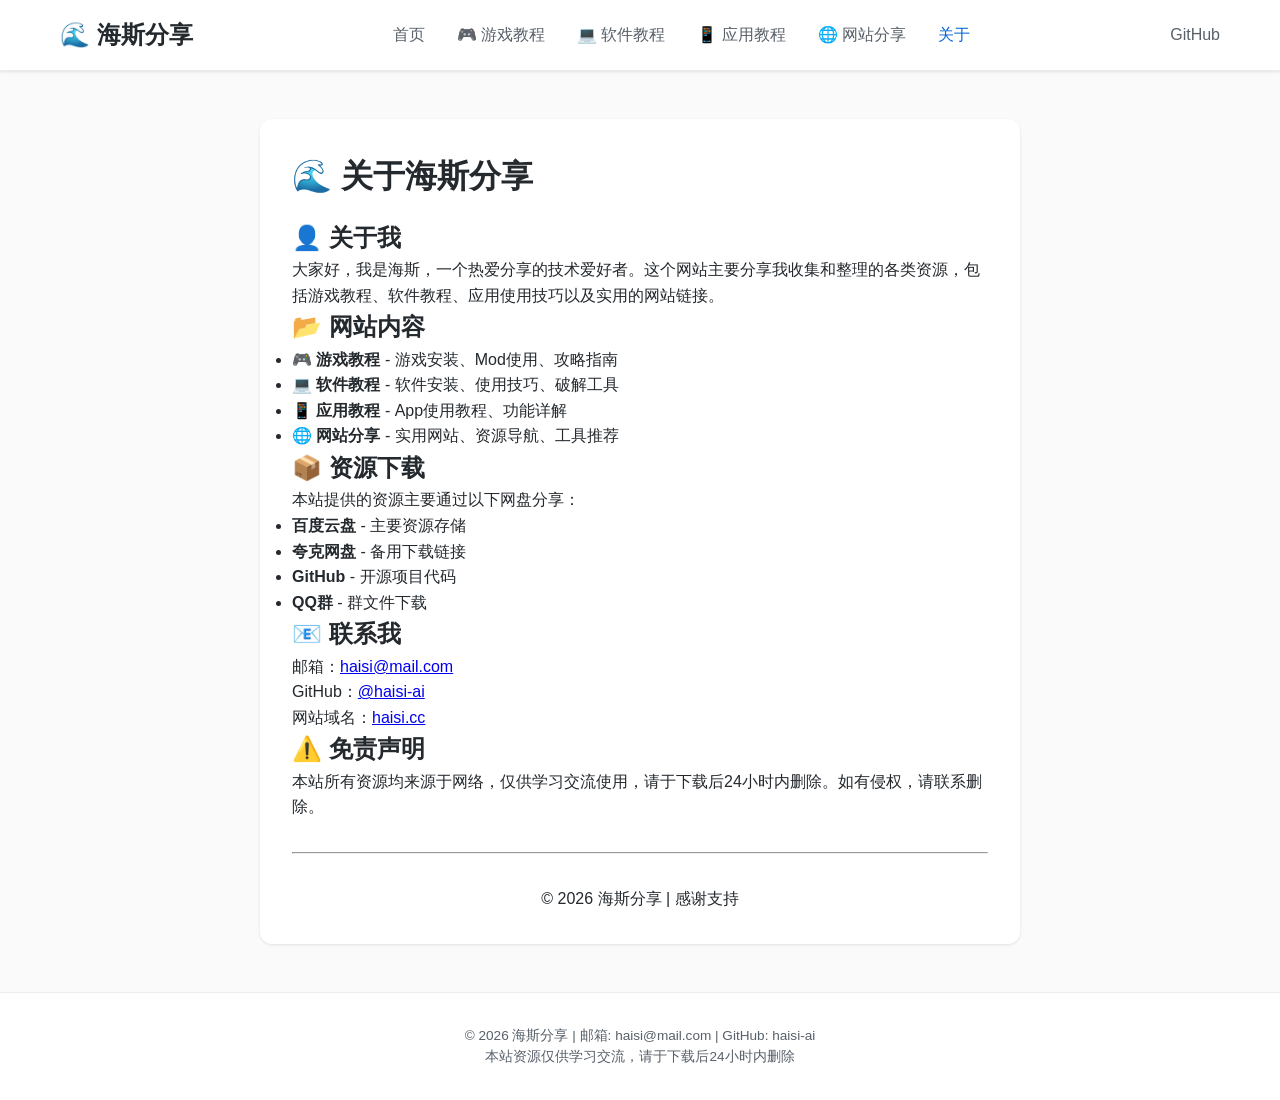
==== about.html @ ddcb8b70 "Create about.html" ====
<!DOCTYPE html>
<html lang="zh-CN">
<head>
    <meta charset="UTF-8">
    <meta name="viewport" content="width=device-width, initial-scale=1.0">
    <title>关于 - 海斯分享</title>
    <link rel="stylesheet" href="/css/style.css">
</head>
<body>
    <header class="header">
        <div class="nav-container">
            <div class="logo">
                <h1><a href="/">🌊 海斯分享</a></h1>
            </div>
            <ul class="nav-menu">
                <li><a href="/index.html">首页</a></li>
                <li><a href="/category.html?cat=game">🎮 游戏教程</a></li>
                <li><a href="/category.html?cat=software">💻 软件教程</a></li>
                <li><a href="/category.html?cat=app">📱 应用教程</a></li>
                <li><a href="/category.html?cat=website">🌐 网站分享</a></li>
                <li><a href="/about.html" class="active">关于</a></li>
            </ul>
            <div class="user-info">
                <a href="https://github.com/haisi-ai" target="_blank" class="github-link">GitHub</a>
            </div>
        </div>
    </header>

    <main class="container" style="max-width: 800px; margin: 3rem auto;">
        <div style="background-color: var(--bg-white); border-radius: 12px; padding: 2rem; box-shadow: var(--shadow);">
            <h1 style="margin-bottom: 1rem;">🌊 关于海斯分享</h1>
            
            <h2>👤 关于我</h2>
            <p>大家好，我是海斯，一个热爱分享的技术爱好者。这个网站主要分享我收集和整理的各类资源，包括游戏教程、软件教程、应用使用技巧以及实用的网站链接。</p>
            
            <h2>📂 网站内容</h2>
            <ul>
                <li>🎮 <strong>游戏教程</strong> - 游戏安装、Mod使用、攻略指南</li>
                <li>💻 <strong>软件教程</strong> - 软件安装、使用技巧、破解工具</li>
                <li>📱 <strong>应用教程</strong> - App使用教程、功能详解</li>
                <li>🌐 <strong>网站分享</strong> - 实用网站、资源导航、工具推荐</li>
            </ul>
            
            <h2>📦 资源下载</h2>
            <p>本站提供的资源主要通过以下网盘分享：</p>
            <ul>
                <li><strong>百度云盘</strong> - 主要资源存储</li>
                <li><strong>夸克网盘</strong> - 备用下载链接</li>
                <li><strong>GitHub</strong> - 开源项目代码</li>
                <li><strong>QQ群</strong> - 群文件下载</li>
            </ul>
            
            <h2>📧 联系我</h2>
            <p>邮箱：<a href="mailto:haisi@mail.com">haisi@mail.com</a></p>
            <p>GitHub：<a href="https://github.com/haisi-ai" target="_blank">@haisi-ai</a></p>
            <p>网站域名：<a href="https://haisi.cc" target="_blank">haisi.cc</a></p>
            
            <h2>⚠️ 免责声明</h2>
            <p>本站所有资源均来源于网络，仅供学习交流使用，请于下载后24小时内删除。如有侵权，请联系删除。</p>
            
            <hr style="margin: 2rem 0;">
            <p style="text-align: center;">© 2026 海斯分享 | 感谢支持</p>
        </div>
    </main>

    <footer class="footer">
        <p>© 2026 海斯分享 | 邮箱: haisi@mail.com | GitHub: haisi-ai</p>
        <p>本站资源仅供学习交流，请于下载后24小时内删除</p>
    </footer>
</body>
</html>
---- css/style.css ----
/* ========== 全局变量 ========== */
:root {
    --primary-color: #0366d6;
    --primary-dark: #0056b3;
    --secondary-color: #2c3e50;
    --text-color: #24292e;
    --text-light: #586069;
    --bg-color: #fafafa;
    --bg-white: #ffffff;
    --border-color: #eaecef;
    --shadow: 0 1px 3px rgba(0,0,0,0.1);
    --shadow-hover: 0 4px 12px rgba(0,0,0,0.15);
    --transition: all 0.3s ease;
}

* {
    margin: 0;
    padding: 0;
    box-sizing: border-box;
}

body {
    font-family: -apple-system, BlinkMacSystemFont, "Segoe UI", Roboto, "Helvetica Neue", Arial, sans-serif;
    line-height: 1.6;
    color: var(--text-color);
    background-color: var(--bg-color);
}

.container {
    max-width: 1200px;
    margin: 0 auto;
    padding: 0 20px;
}

/* ========== 头部导航 ========== */
.header {
    background-color: var(--bg-white);
    border-bottom: 1px solid var(--border-color);
    position: sticky;
    top: 0;
    z-index: 1000;
    box-shadow: var(--shadow);
}

.nav-container {
    max-width: 1200px;
    margin: 0 auto;
    padding: 1rem 20px;
    display: flex;
    justify-content: space-between;
    align-items: center;
    flex-wrap: wrap;
}

.logo h1 {
    font-size: 1.5rem;
}

.logo a {
    color: var(--text-color);
    text-decoration: none;
}

.logo span {
    color: var(--primary-color);
    font-size: 1.2rem;
}

.nav-menu {
    display: flex;
    gap: 2rem;
    list-style: none;
}

.nav-menu a {
    color: var(--text-light);
    text-decoration: none;
    font-weight: 500;
    transition: var(--transition);
}

.nav-menu a:hover,
.nav-menu a.active {
    color: var(--primary-color);
}

.user-info {
    display: flex;
    gap: 1rem;
    align-items: center;
}

.github-link {
    color: var(--text-light);
    text-decoration: none;
    display: flex;
    align-items: center;
    gap: 0.5rem;
}

.github-link:hover {
    color: var(--primary-color);
}

/* ========== 分类标签 ========== */
.category-bar {
    background-color: var(--bg-white);
    border-bottom: 1px solid var(--border-color);
    padding: 1rem 0;
    margin-bottom: 2rem;
    overflow-x: auto;
}

.category-list {
    max-width: 1200px;
    margin: 0 auto;
    padding: 0 20px;
    display: flex;
    gap: 1rem;
    list-style: none;
}

.category-tag {
    padding: 0.5rem 1.2rem;
    background-color: #f1f3f5;
    color: var(--text-light);
    text-decoration: none;
    border-radius: 20px;
    font-size: 0.9rem;
    transition: var(--transition);
    white-space: nowrap;
}

.category-tag:hover,
.category-tag.active {
    background-color: var(--primary-color);
    color: white;
}

/* ========== 卡片网格 ========== */
.posts-grid {
    display: grid;
    grid-template-columns: repeat(auto-fill, minmax(350px, 1fr));
    gap: 1.5rem;
    margin-bottom: 3rem;
}

.post-card {
    background-color: var(--bg-white);
    border-radius: 12px;
    overflow: hidden;
    box-shadow: var(--shadow);
    transition: var(--transition);
    text-decoration: none;
    color: inherit;
    display: block;
}

.post-card:hover {
    transform: translateY(-4px);
    box-shadow: var(--shadow-hover);
}

.card-image {
    width: 100%;
    height: 200px;
    object-fit: cover;
    background-color: #f1f3f5;
}

.card-content {
    padding: 1.2rem;
}

.card-category {
    display: inline-block;
    padding: 0.2rem 0.8rem;
    background-color: #e7f3ff;
    color: var(--primary-color);
    border-radius: 12px;
    font-size: 0.75rem;
    margin-bottom: 0.8rem;
}

.card-title {
    font-size: 1.2rem;
    margin-bottom: 0.5rem;
    color: var(--text-color);
}

.card-desc {
    color: var(--text-light);
    font-size: 0.9rem;
    margin-bottom: 1rem;
    line-height: 1.5;
}

.card-meta {
    display: flex;
    justify-content: space-between;
    align-items: center;
    font-size: 0.8rem;
    color: var(--text-light);
    border-top: 1px solid var(--border-color);
    padding-top: 0.8rem;
}

/* ========== 文章详情页 ========== */
.article-container {
    max-width: 900px;
    margin: 2rem auto;
    background-color: var(--bg-white);
    border-radius: 12px;
    padding: 2rem;
    box-shadow: var(--shadow);
}

.article-header {
    margin-bottom: 2rem;
    padding-bottom: 1rem;
    border-bottom: 1px solid var(--border-color);
}

.article-title {
    font-size: 2rem;
    margin-bottom: 1rem;
}

.article-meta {
    display: flex;
    gap: 1.5rem;
    color: var(--text-light);
    font-size: 0.9rem;
    flex-wrap: wrap;
}

.article-content {
    font-size: 1.05rem;
    line-height: 1.8;
}

.article-content h2 {
    font-size: 1.5rem;
    margin: 1.5em 0 0.75em;
    padding-bottom: 0.3em;
    border-bottom: 1px solid var(--border-color);
}

.article-content h3 {
    font-size: 1.25rem;
    margin: 1.25em 0 0.5em;
}

.article-content p {
    margin-bottom: 1.2em;
}

.article-content code {
    background-color: #f6f8fa;
    padding: 0.2em 0.4em;
    border-radius: 3px;
    font-family: monospace;
    font-size: 0.9em;
}

.article-content pre {
    background-color: #f6f8fa;
    padding: 1rem;
    border-radius: 6px;
    overflow-x: auto;
    margin: 1em 0;
}

.article-content a {
    color: var(--primary-color);
    text-decoration: none;
}

.article-content a:hover {
    text-decoration: underline;
}

/* 下载按钮样式 */
.download-links {
    display: flex;
    gap: 1rem;
    flex-wrap: wrap;
    margin: 1.5rem 0;
}

.download-btn {
    display: inline-flex;
    align-items: center;
    gap: 0.5rem;
    padding: 0.6rem 1.2rem;
    border-radius: 8px;
    text-decoration: none;
    font-weight: 500;
    transition: var(--transition);
}

.download-btn.baidu {
    background-color: #2c6e9e;
    color: white;
}

.download-btn.quark {
    background-color: #1a8c3e;
    color: white;
}

.download-btn.github {
    background-color: #24292e;
    color: white;
}

.download-btn.qq {
    background-color: #12b7f5;
    color: white;
}

.download-btn:hover {
    transform: translateY(-2px);
    opacity: 0.9;
}

/* 评论区 */
.comments-section {
    margin-top: 2rem;
    padding-top: 2rem;
    border-top: 1px solid var(--border-color);
}

/* ========== 页脚 ========== */
.footer {
    background-color: var(--bg-white);
    border-top: 1px solid var(--border-color);
    padding: 2rem 0;
    margin-top: 3rem;
    text-align: center;
    color: var(--text-light);
    font-size: 0.85rem;
}

/* ========== 响应式 ========== */
@media (max-width: 768px) {
    .nav-container {
        flex-direction: column;
        gap: 1rem;
    }
    
    .nav-menu {
        gap: 1rem;
        flex-wrap: wrap;
        justify-content: center;
    }
    
    .posts-grid {
        grid-template-columns: 1fr;
    }
    
    .article-container {
        padding: 1rem;
    }
    
    .article-title {
        font-size: 1.5rem;
    }
}

/* 暗色模式 */
@media (prefers-color-scheme: dark) {
    :root {
        --bg-color: #0d1117;
        --bg-white: #161b22;
        --text-color: #c9d1d9;
        --text-light: #8b949e;
        --border-color: #30363d;
    }
    
    .card-category {
        background-color: #2d333b;
    }
    
    .category-tag {
        background-color: #2d333b;
        color: var(--text-light);
    }
    
    .article-content code,
    .article-content pre {
        background-color: #2d333b;
    }
}
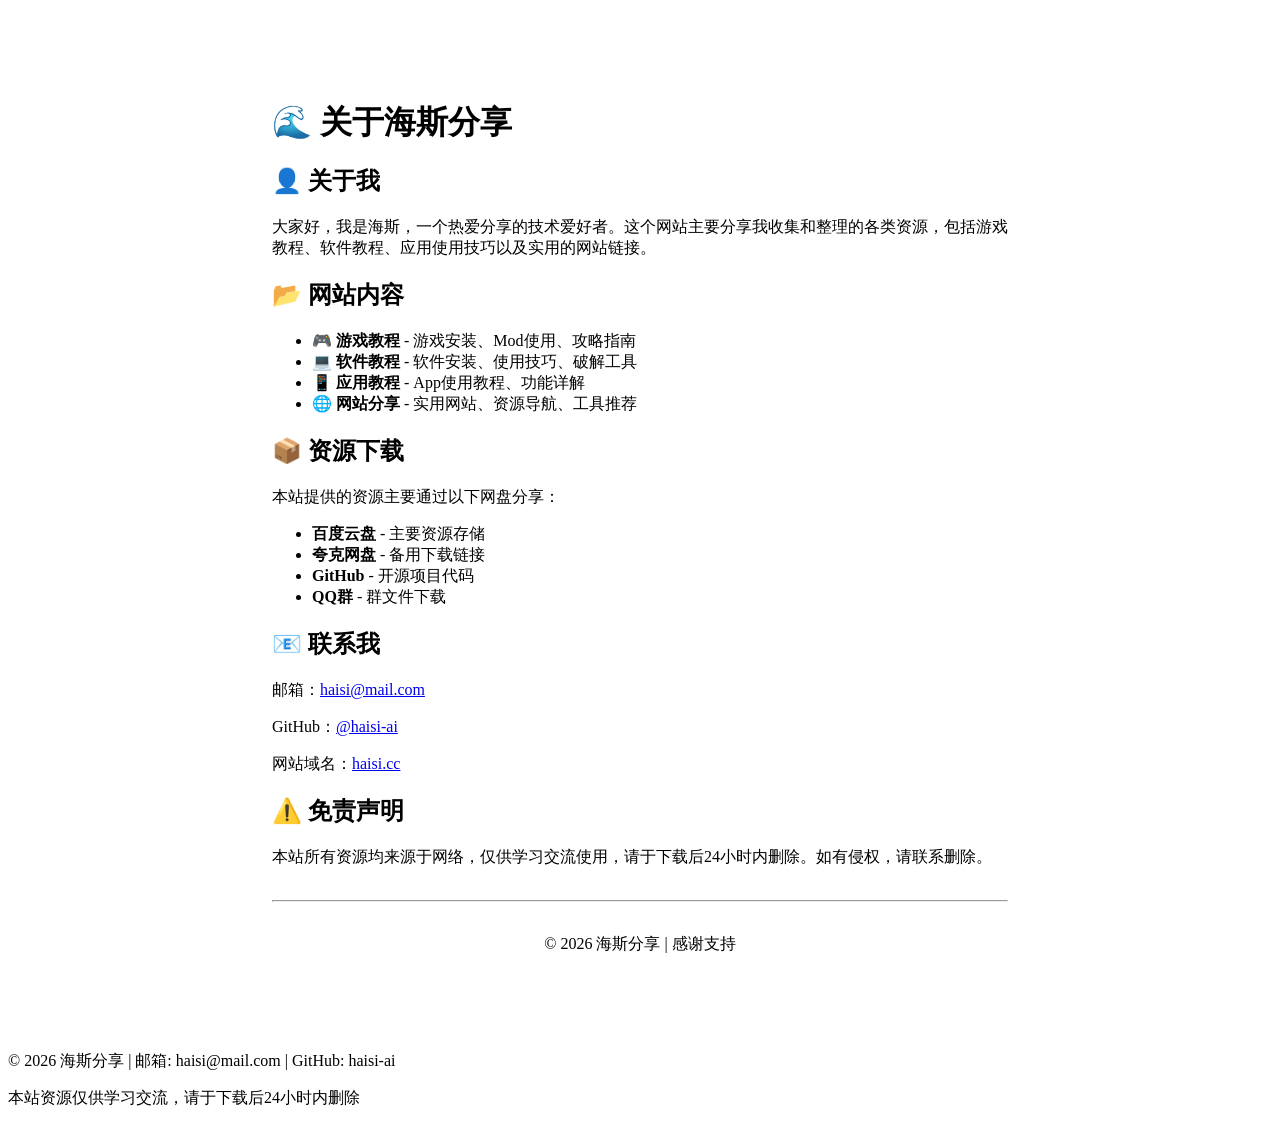
==== commit 2a023a86: "Update about.html" ====
--- a/about.html
+++ b/about.html
@@ -1,31 +1,5 @@
 <!DOCTYPE html>
 <html lang="zh-CN">
-<head>
-    <meta charset="UTF-8">
-    <meta name="viewport" content="width=device-width, initial-scale=1.0">
-    <title>关于 - 海斯分享</title>
-    <link rel="stylesheet" href="/css/style.css">
-</head>
-<body>
-    <header class="header">
-        <div class="nav-container">
-            <div class="logo">
-                <h1><a href="/">🌊 海斯分享</a></h1>
-            </div>
-            <ul class="nav-menu">
-                <li><a href="/index.html">首页</a></li>
-                <li><a href="/category.html?cat=game">🎮 游戏教程</a></li>
-                <li><a href="/category.html?cat=software">💻 软件教程</a></li>
-                <li><a href="/category.html?cat=app">📱 应用教程</a></li>
-                <li><a href="/category.html?cat=website">🌐 网站分享</a></li>
-                <li><a href="/about.html" class="active">关于</a></li>
-            </ul>
-            <div class="user-info">
-                <a href="https://github.com/haisi-ai" target="_blank" class="github-link">GitHub</a>
-            </div>
-        </div>
-    </header>
-
     <main class="container" style="max-width: 800px; margin: 3rem auto;">
         <div style="background-color: var(--bg-white); border-radius: 12px; padding: 2rem; box-shadow: var(--shadow);">
             <h1 style="margin-bottom: 1rem;">🌊 关于海斯分享</h1>
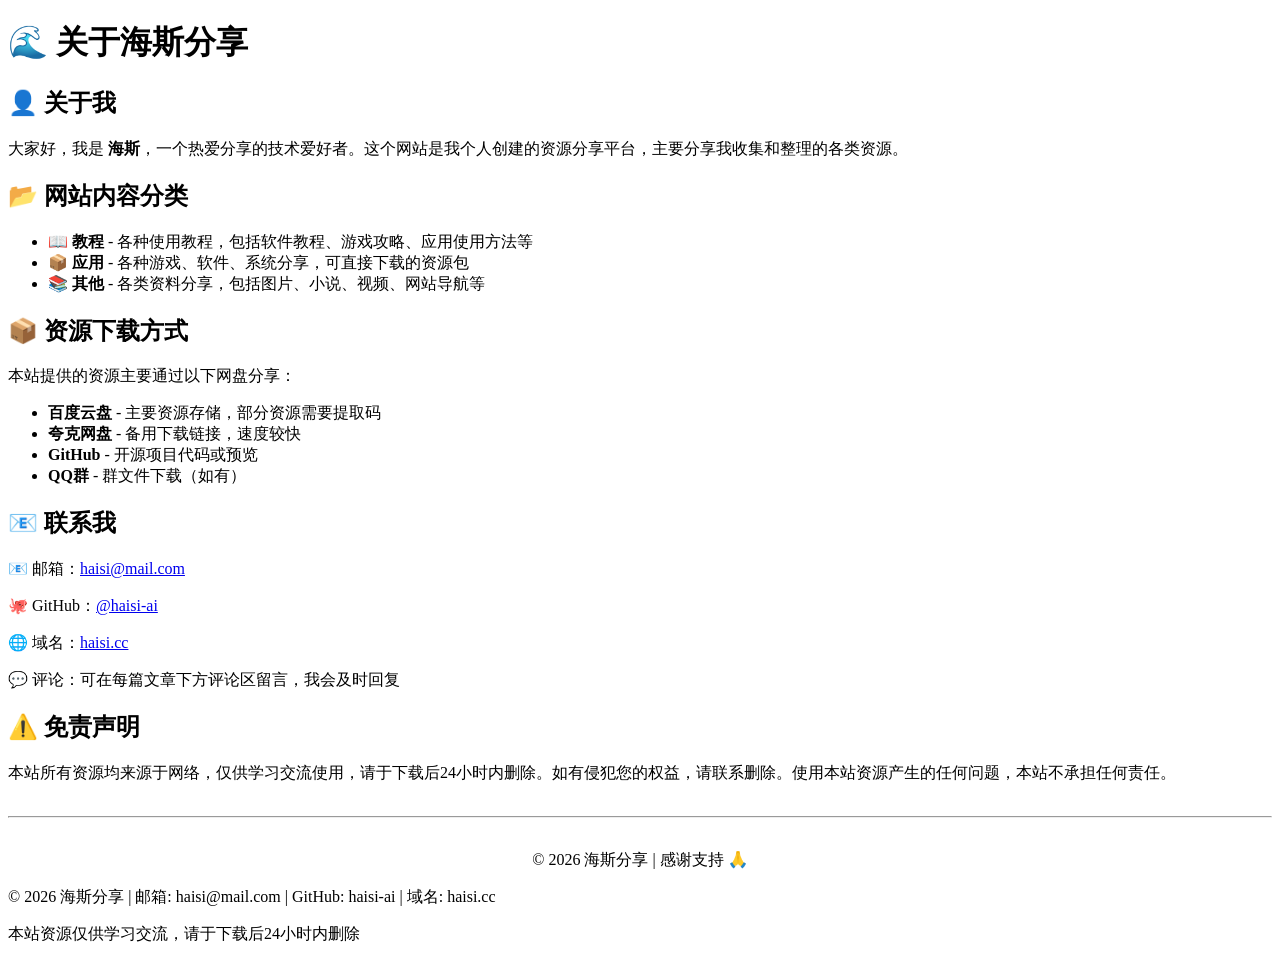
==== commit 4117c6e0: "Update about.html" ====
--- a/about.html
+++ b/about.html
@@ -1,44 +1,44 @@
 <!DOCTYPE html>
 <html lang="zh-CN">
-    <main class="container" style="max-width: 800px; margin: 3rem auto;">
-        <div style="background-color: var(--bg-white); border-radius: 12px; padding: 2rem; box-shadow: var(--shadow);">
-            <h1 style="margin-bottom: 1rem;">🌊 关于海斯分享</h1>
-            
-            <h2>👤 关于我</h2>
-            <p>大家好，我是海斯，一个热爱分享的技术爱好者。这个网站主要分享我收集和整理的各类资源，包括游戏教程、软件教程、应用使用技巧以及实用的网站链接。</p>
-            
-            <h2>📂 网站内容</h2>
-            <ul>
-                <li>🎮 <strong>游戏教程</strong> - 游戏安装、Mod使用、攻略指南</li>
-                <li>💻 <strong>软件教程</strong> - 软件安装、使用技巧、破解工具</li>
-                <li>📱 <strong>应用教程</strong> - App使用教程、功能详解</li>
-                <li>🌐 <strong>网站分享</strong> - 实用网站、资源导航、工具推荐</li>
-            </ul>
-            
-            <h2>📦 资源下载</h2>
-            <p>本站提供的资源主要通过以下网盘分享：</p>
-            <ul>
-                <li><strong>百度云盘</strong> - 主要资源存储</li>
-                <li><strong>夸克网盘</strong> - 备用下载链接</li>
-                <li><strong>GitHub</strong> - 开源项目代码</li>
-                <li><strong>QQ群</strong> - 群文件下载</li>
-            </ul>
-            
-            <h2>📧 联系我</h2>
-            <p>邮箱：<a href="mailto:haisi@mail.com">haisi@mail.com</a></p>
-            <p>GitHub：<a href="https://github.com/haisi-ai" target="_blank">@haisi-ai</a></p>
-            <p>网站域名：<a href="https://haisi.cc" target="_blank">haisi.cc</a></p>
-            
-            <h2>⚠️ 免责声明</h2>
-            <p>本站所有资源均来源于网络，仅供学习交流使用，请于下载后24小时内删除。如有侵权，请联系删除。</p>
-            
-            <hr style="margin: 2rem 0;">
-            <p style="text-align: center;">© 2026 海斯分享 | 感谢支持</p>
+    <main class="about-card">
+        <h1>🌊 关于海斯分享</h1>
+        
+        <h2>👤 关于我</h2>
+        <p>大家好，我是 <strong>海斯</strong>，一个热爱分享的技术爱好者。这个网站是我个人创建的资源分享平台，主要分享我收集和整理的各类资源。</p>
+        
+        <h2>📂 网站内容分类</h2>
+        <ul>
+            <li><strong>📖 教程</strong> - 各种使用教程，包括软件教程、游戏攻略、应用使用方法等</li>
+            <li><strong>📦 应用</strong> - 各种游戏、软件、系统分享，可直接下载的资源包</li>
+            <li><strong>📚 其他</strong> - 各类资料分享，包括图片、小说、视频、网站导航等</li>
+        </ul>
+        
+        <h2>📦 资源下载方式</h2>
+        <p>本站提供的资源主要通过以下网盘分享：</p>
+        <ul>
+            <li><strong>百度云盘</strong> - 主要资源存储，部分资源需要提取码</li>
+            <li><strong>夸克网盘</strong> - 备用下载链接，速度较快</li>
+            <li><strong>GitHub</strong> - 开源项目代码或预览</li>
+            <li><strong>QQ群</strong> - 群文件下载（如有）</li>
+        </ul>
+        
+        <h2>📧 联系我</h2>
+        <div class="contact-info">
+            <p>📧 邮箱：<a href="mailto:haisi@mail.com">haisi@mail.com</a></p>
+            <p>🐙 GitHub：<a href="https://github.com/haisi-ai" target="_blank">@haisi-ai</a></p>
+            <p>🌐 域名：<a href="https://haisi.cc" target="_blank">haisi.cc</a></p>
+            <p>💬 评论：可在每篇文章下方评论区留言，我会及时回复</p>
         </div>
+        
+        <h2>⚠️ 免责声明</h2>
+        <p>本站所有资源均来源于网络，仅供学习交流使用，请于下载后24小时内删除。如有侵犯您的权益，请联系删除。使用本站资源产生的任何问题，本站不承担任何责任。</p>
+        
+        <hr style="margin: 2rem 0;">
+        <p style="text-align: center;">© 2026 海斯分享 | 感谢支持 🙏</p>
     </main>
 
     <footer class="footer">
-        <p>© 2026 海斯分享 | 邮箱: haisi@mail.com | GitHub: haisi-ai</p>
+        <p>© 2026 海斯分享 | 邮箱: haisi@mail.com | GitHub: haisi-ai | 域名: haisi.cc</p>
         <p>本站资源仅供学习交流，请于下载后24小时内删除</p>
     </footer>
 </body>
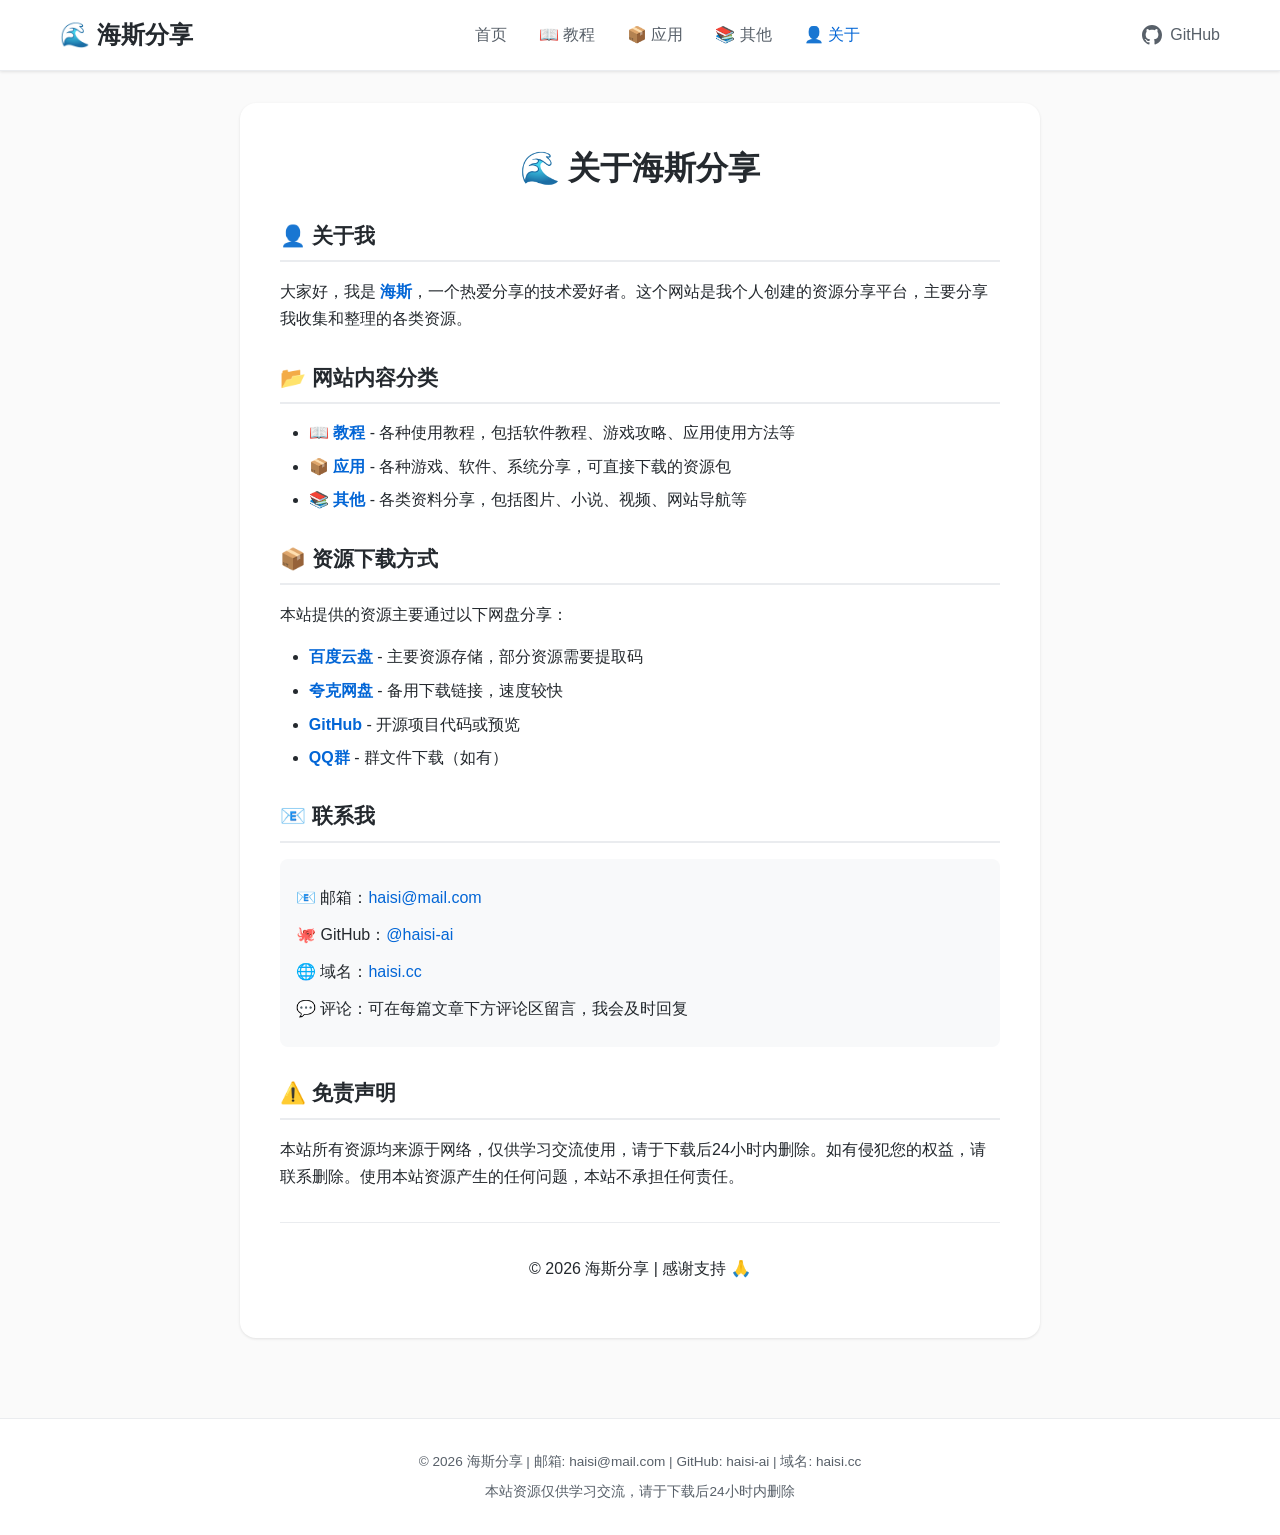
==== commit 6dbec334: "Update about.html" ====
--- a/about.html
+++ b/about.html
@@ -1,45 +1,194 @@
 <!DOCTYPE html>
 <html lang="zh-CN">
-    <main class="about-card">
-        <h1>🌊 关于海斯分享</h1>
+<head>
+    <meta charset="UTF-8">
+    <meta name="viewport" content="width=device-width, initial-scale=1.0">
+    <title>关于 - 海斯分享</title>
+    <link rel="stylesheet" href="css/style.css">
+    <style>
+        /* 关于页面额外样式 - 确保完美居中 */
+        .about-page {
+            min-height: calc(100vh - 200px);
+            display: flex;
+            align-items: center;
+            justify-content: center;
+            padding: 2rem 20px;
+        }
         
-        <h2>👤 关于我</h2>
-        <p>大家好，我是 <strong>海斯</strong>，一个热爱分享的技术爱好者。这个网站是我个人创建的资源分享平台，主要分享我收集和整理的各类资源。</p>
+        .about-card {
+            max-width: 800px;
+            width: 100%;
+            margin: 0 auto;
+            background-color: var(--bg-white);
+            border-radius: 16px;
+            padding: 2.5rem;
+            box-shadow: var(--shadow);
+            transition: all 0.3s ease;
+        }
         
-        <h2>📂 网站内容分类</h2>
-        <ul>
-            <li><strong>📖 教程</strong> - 各种使用教程，包括软件教程、游戏攻略、应用使用方法等</li>
-            <li><strong>📦 应用</strong> - 各种游戏、软件、系统分享，可直接下载的资源包</li>
-            <li><strong>📚 其他</strong> - 各类资料分享，包括图片、小说、视频、网站导航等</li>
-        </ul>
+        .about-card h1 {
+            font-size: 2rem;
+            margin-bottom: 1.5rem;
+            color: var(--text-color);
+            text-align: center;
+        }
         
-        <h2>📦 资源下载方式</h2>
-        <p>本站提供的资源主要通过以下网盘分享：</p>
-        <ul>
-            <li><strong>百度云盘</strong> - 主要资源存储，部分资源需要提取码</li>
-            <li><strong>夸克网盘</strong> - 备用下载链接，速度较快</li>
-            <li><strong>GitHub</strong> - 开源项目代码或预览</li>
-            <li><strong>QQ群</strong> - 群文件下载（如有）</li>
-        </ul>
+        .about-card h2 {
+            font-size: 1.3rem;
+            margin: 1.8rem 0 1rem;
+            padding-bottom: 0.5rem;
+            border-bottom: 2px solid var(--border-color);
+            color: var(--text-color);
+        }
         
-        <h2>📧 联系我</h2>
-        <div class="contact-info">
-            <p>📧 邮箱：<a href="mailto:haisi@mail.com">haisi@mail.com</a></p>
-            <p>🐙 GitHub：<a href="https://github.com/haisi-ai" target="_blank">@haisi-ai</a></p>
-            <p>🌐 域名：<a href="https://haisi.cc" target="_blank">haisi.cc</a></p>
-            <p>💬 评论：可在每篇文章下方评论区留言，我会及时回复</p>
+        .about-card h2:first-of-type {
+            margin-top: 0;
+        }
+        
+        .about-card p {
+            line-height: 1.7;
+            margin-bottom: 1rem;
+            color: var(--text-color);
+        }
+        
+        .about-card ul {
+            margin: 0.8rem 0 1rem 1.8rem;
+            color: var(--text-color);
+        }
+        
+        .about-card li {
+            margin: 0.5rem 0;
+            line-height: 1.6;
+        }
+        
+        .about-card strong {
+            color: var(--primary-color);
+        }
+        
+        .contact-info {
+            background-color: #f8f9fa;
+            padding: 1.2rem;
+            border-radius: 12px;
+            margin: 1rem 0;
+        }
+        
+        .contact-info p {
+            margin: 0.6rem 0;
+        }
+        
+        .contact-info a {
+            color: var(--primary-color);
+            text-decoration: none;
+        }
+        
+        .contact-info a:hover {
+            text-decoration: underline;
+        }
+        
+        hr {
+            margin: 2rem 0;
+            border: none;
+            border-top: 1px solid var(--border-color);
+        }
+        
+        .thank-you {
+            text-align: center;
+            margin-top: 1.5rem;
+            font-size: 1rem;
+            color: var(--text-light);
+        }
+        
+        /* 暗色模式适配 */
+        @media (prefers-color-scheme: dark) {
+            .contact-info {
+                background-color: #2d333b;
+            }
+        }
+        
+        /* 移动端适配 */
+        @media (max-width: 768px) {
+            .about-card {
+                padding: 1.5rem;
+            }
+            
+            .about-card h1 {
+                font-size: 1.6rem;
+            }
+            
+            .about-card h2 {
+                font-size: 1.2rem;
+            }
+        }
+    </style>
+</head>
+<body>
+    <header class="header">
+        <div class="nav-container">
+            <div class="logo">
+                <h1><a href="index.html">🌊 海斯分享</a></h1>
+            </div>
+            <ul class="nav-menu">
+                <li><a href="index.html">首页</a></li>
+                <li><a href="index.html#tutorial">📖 教程</a></li>
+                <li><a href="index.html#app">📦 应用</a></li>
+                <li><a href="index.html#other">📚 其他</a></li>
+                <li><a href="about.html" class="active">👤 关于</a></li>
+            </ul>
+            <div class="user-info">
+                <a href="https://github.com/haisi-ai" target="_blank" class="github-link">
+                    <svg height="20" viewBox="0 0 16 16" width="20" fill="currentColor">
+                        <path d="M8 0C3.58 0 0 3.58 0 8c0 3.54 2.29 6.53 5.47 7.59.4.07.55-.17.55-.38 0-.19-.01-.82-.01-1.49-2.01.37-2.53-.49-2.69-.94-.09-.23-.48-.94-.82-1.13-.28-.15-.68-.52-.01-.53.63-.01 1.08.58 1.23.82.72 1.21 1.87.87 2.33.66.07-.52.28-.87.51-1.07-1.78-.2-3.64-.89-3.64-3.95 0-.87.31-1.59.82-2.15-.08-.2-.36-1.02.08-2.12 0 0 .67-.21 2.2.82.64-.18 1.32-.27 2-.27.68 0 1.36.09 2 .27 1.53-1.04 2.2-.82 2.2-.82.44 1.1.16 1.92.08 2.12.51.56.82 1.27.82 2.15 0 3.07-1.87 3.75-3.65 3.95.29.25.54.73.54 1.48 0 1.07-.01 1.93-.01 2.2 0 .21.15.46.55.38A8.013 8.013 0 0016 8c0-4.42-3.58-8-8-8z"/>
+                    </svg>
+                    GitHub
+                </a>
+            </div>
         </div>
-        
-        <h2>⚠️ 免责声明</h2>
-        <p>本站所有资源均来源于网络，仅供学习交流使用，请于下载后24小时内删除。如有侵犯您的权益，请联系删除。使用本站资源产生的任何问题，本站不承担任何责任。</p>
-        
-        <hr style="margin: 2rem 0;">
-        <p style="text-align: center;">© 2026 海斯分享 | 感谢支持 🙏</p>
-    </main>
+    </header>
+
+    <div class="about-page">
+        <main class="about-card">
+            <h1>🌊 关于海斯分享</h1>
+            
+            <h2>👤 关于我</h2>
+            <p>大家好，我是 <strong>海斯</strong>，一个热爱分享的技术爱好者。这个网站是我个人创建的资源分享平台，主要分享我收集和整理的各类资源。</p>
+            
+            <h2>📂 网站内容分类</h2>
+            <ul>
+                <li><strong>📖 教程</strong> - 各种使用教程，包括软件教程、游戏攻略、应用使用方法等</li>
+                <li><strong>📦 应用</strong> - 各种游戏、软件、系统分享，可直接下载的资源包</li>
+                <li><strong>📚 其他</strong> - 各类资料分享，包括图片、小说、视频、网站导航等</li>
+            </ul>
+            
+            <h2>📦 资源下载方式</h2>
+            <p>本站提供的资源主要通过以下网盘分享：</p>
+            <ul>
+                <li><strong>百度云盘</strong> - 主要资源存储，部分资源需要提取码</li>
+                <li><strong>夸克网盘</strong> - 备用下载链接，速度较快</li>
+                <li><strong>GitHub</strong> - 开源项目代码或预览</li>
+                <li><strong>QQ群</strong> - 群文件下载（如有）</li>
+            </ul>
+            
+            <h2>📧 联系我</h2>
+            <div class="contact-info">
+                <p>📧 邮箱：<a href="mailto:haisi@mail.com">haisi@mail.com</a></p>
+                <p>🐙 GitHub：<a href="https://github.com/haisi-ai" target="_blank">@haisi-ai</a></p>
+                <p>🌐 域名：<a href="https://haisi.cc" target="_blank">haisi.cc</a></p>
+                <p>💬 评论：可在每篇文章下方评论区留言，我会及时回复</p>
+            </div>
+            
+            <h2>⚠️ 免责声明</h2>
+            <p>本站所有资源均来源于网络，仅供学习交流使用，请于下载后24小时内删除。如有侵犯您的权益，请联系删除。使用本站资源产生的任何问题，本站不承担任何责任。</p>
+            
+            <hr>
+            <div class="thank-you">
+                <p>© 2026 海斯分享 | 感谢支持 🙏</p>
+            </div>
+        </main>
+    </div>
 
     <footer class="footer">
         <p>© 2026 海斯分享 | 邮箱: haisi@mail.com | GitHub: haisi-ai | 域名: haisi.cc</p>
-        <p>本站资源仅供学习交流，请于下载后24小时内删除</p>
+        <p style="margin-top: 0.5rem;">本站资源仅供学习交流，请于下载后24小时内删除</p>
     </footer>
 </body>
 </html>
--- a/css/style.css
+++ b/css/style.css
@@ -0,0 +1,466 @@
+/* ========== 全局变量 ========== */
+:root {
+    --primary-color: #0366d6;
+    --primary-dark: #0056b3;
+    --text-color: #24292e;
+    --text-light: #586069;
+    --bg-color: #fafafa;
+    --bg-white: #ffffff;
+    --border-color: #eaecef;
+    --shadow: 0 1px 3px rgba(0,0,0,0.1);
+    --shadow-hover: 0 4px 12px rgba(0,0,0,0.15);
+}
+
+* {
+    margin: 0;
+    padding: 0;
+    box-sizing: border-box;
+}
+
+body {
+    font-family: -apple-system, BlinkMacSystemFont, "Segoe UI", Roboto, "Helvetica Neue", Arial, sans-serif;
+    line-height: 1.6;
+    color: var(--text-color);
+    background-color: var(--bg-color);
+}
+
+.container {
+    max-width: 1200px;
+    margin: 0 auto;
+    padding: 0 20px;
+}
+
+/* 头部导航 */
+.header {
+    background-color: var(--bg-white);
+    border-bottom: 1px solid var(--border-color);
+    position: sticky;
+    top: 0;
+    z-index: 1000;
+    box-shadow: var(--shadow);
+}
+
+.nav-container {
+    max-width: 1200px;
+    margin: 0 auto;
+    padding: 1rem 20px;
+    display: flex;
+    justify-content: space-between;
+    align-items: center;
+    flex-wrap: wrap;
+}
+
+.logo h1 {
+    font-size: 1.5rem;
+}
+
+.logo a {
+    color: var(--text-color);
+    text-decoration: none;
+}
+
+.nav-menu {
+    display: flex;
+    gap: 2rem;
+    list-style: none;
+    flex-wrap: wrap;
+}
+
+.nav-menu a {
+    color: var(--text-light);
+    text-decoration: none;
+    font-weight: 500;
+    transition: all 0.3s ease;
+    font-size: 1rem;
+}
+
+.nav-menu a:hover,
+.nav-menu a.active {
+    color: var(--primary-color);
+}
+
+.user-info {
+    display: flex;
+    gap: 1rem;
+    align-items: center;
+}
+
+.github-link {
+    color: var(--text-light);
+    text-decoration: none;
+    display: flex;
+    align-items: center;
+    gap: 0.5rem;
+}
+
+.github-link:hover {
+    color: var(--primary-color);
+}
+
+/* 分类标签栏 */
+.category-bar {
+    background-color: var(--bg-white);
+    border-bottom: 1px solid var(--border-color);
+    padding: 1rem 0;
+    margin-bottom: 2rem;
+    overflow-x: auto;
+}
+
+.category-list {
+    max-width: 1200px;
+    margin: 0 auto;
+    padding: 0 20px;
+    display: flex;
+    gap: 1rem;
+    list-style: none;
+}
+
+.category-tag {
+    padding: 0.5rem 1.5rem;
+    background-color: #f1f3f5;
+    color: var(--text-light);
+    text-decoration: none;
+    border-radius: 30px;
+    font-size: 0.95rem;
+    font-weight: 500;
+    transition: all 0.3s ease;
+    white-space: nowrap;
+}
+
+.category-tag:hover {
+    background-color: var(--primary-color);
+    color: white;
+    transform: translateY(-2px);
+}
+
+/* 卡片网格 */
+.posts-grid {
+    display: grid;
+    grid-template-columns: repeat(auto-fill, minmax(320px, 1fr));
+    gap: 1.5rem;
+    margin-bottom: 3rem;
+}
+
+.post-card {
+    background-color: var(--bg-white);
+    border-radius: 12px;
+    overflow: hidden;
+    box-shadow: var(--shadow);
+    transition: all 0.3s ease;
+    text-decoration: none;
+    color: inherit;
+    display: block;
+}
+
+.post-card:hover {
+    transform: translateY(-4px);
+    box-shadow: var(--shadow-hover);
+}
+
+.card-image {
+    width: 100%;
+    height: 160px;
+    object-fit: cover;
+    display: flex;
+    align-items: center;
+    justify-content: center;
+    font-size: 3rem;
+    background: linear-gradient(135deg, #667eea 0%, #764ba2 100%);
+}
+
+.card-content {
+    padding: 1.2rem;
+}
+
+.card-category {
+    display: inline-block;
+    padding: 0.2rem 0.8rem;
+    border-radius: 12px;
+    font-size: 0.7rem;
+    font-weight: 500;
+    margin-bottom: 0.8rem;
+}
+
+.card-category.tutorial {
+    background-color: #e3f2fd;
+    color: #1976d2;
+}
+
+.card-category.app {
+    background-color: #e8f5e9;
+    color: #388e3c;
+}
+
+.card-category.other {
+    background-color: #fff3e0;
+    color: #f57c00;
+}
+
+.card-title {
+    font-size: 1.1rem;
+    margin-bottom: 0.5rem;
+    color: var(--text-color);
+    line-height: 1.4;
+}
+
+.card-desc {
+    color: var(--text-light);
+    font-size: 0.85rem;
+    margin-bottom: 1rem;
+    line-height: 1.4;
+    display: -webkit-box;
+    -webkit-line-clamp: 2;
+    -webkit-box-orient: vertical;
+    overflow: hidden;
+}
+
+.card-meta {
+    display: flex;
+    justify-content: space-between;
+    align-items: center;
+    font-size: 0.75rem;
+    color: var(--text-light);
+    border-top: 1px solid var(--border-color);
+    padding-top: 0.8rem;
+}
+
+/* 文章详情页 */
+.article-container {
+    max-width: 900px;
+    margin: 2rem auto;
+    background-color: var(--bg-white);
+    border-radius: 12px;
+    padding: 2rem;
+    box-shadow: var(--shadow);
+}
+
+.article-header {
+    margin-bottom: 2rem;
+    padding-bottom: 1rem;
+    border-bottom: 1px solid var(--border-color);
+}
+
+.article-title {
+    font-size: 2rem;
+    margin-bottom: 1rem;
+}
+
+.article-meta {
+    display: flex;
+    gap: 1.5rem;
+    color: var(--text-light);
+    font-size: 0.9rem;
+    flex-wrap: wrap;
+}
+
+.article-content {
+    font-size: 1.05rem;
+    line-height: 1.8;
+}
+
+.article-content h2 {
+    font-size: 1.5rem;
+    margin: 1.5em 0 0.75em;
+    padding-bottom: 0.3em;
+    border-bottom: 1px solid var(--border-color);
+}
+
+.article-content h3 {
+    font-size: 1.25rem;
+    margin: 1.25em 0 0.5em;
+}
+
+.article-content p {
+    margin-bottom: 1.2em;
+}
+
+.article-content ul, .article-content ol {
+    margin: 1em 0 1em 2em;
+}
+
+.article-content code {
+    background-color: #f6f8fa;
+    padding: 0.2em 0.4em;
+    border-radius: 3px;
+    font-family: monospace;
+    font-size: 0.9em;
+}
+
+.article-content pre {
+    background-color: #f6f8fa;
+    padding: 1rem;
+    border-radius: 6px;
+    overflow-x: auto;
+    margin: 1em 0;
+}
+
+.article-content a {
+    color: var(--primary-color);
+    text-decoration: none;
+}
+
+.article-content a:hover {
+    text-decoration: underline;
+}
+
+/* 下载链接按钮 */
+.download-links {
+    display: flex;
+    gap: 1rem;
+    flex-wrap: wrap;
+    margin: 1rem 0;
+}
+
+.download-btn {
+    display: inline-flex;
+    align-items: center;
+    gap: 0.5rem;
+    padding: 0.6rem 1.2rem;
+    border-radius: 8px;
+    text-decoration: none;
+    font-weight: 500;
+    transition: all 0.3s ease;
+}
+
+.download-btn.baidu {
+    background-color: #2c6e9e;
+    color: white;
+}
+
+.download-btn.quark {
+    background-color: #1a8c3e;
+    color: white;
+}
+
+.download-btn.github {
+    background-color: #24292e;
+    color: white;
+}
+
+.download-btn.qq {
+    background-color: #12b7f5;
+    color: white;
+}
+
+.download-btn:hover {
+    transform: translateY(-2px);
+    opacity: 0.9;
+}
+
+/* 评论区 */
+.comments-section {
+    margin-top: 2rem;
+    padding-top: 2rem;
+    border-top: 1px solid var(--border-color);
+}
+
+/* 关于页面卡片 */
+.about-card {
+    background-color: var(--bg-white);
+    border-radius: 12px;
+    padding: 2rem;
+    box-shadow: var(--shadow);
+    max-width: 800px;
+    margin: 3rem auto;
+}
+
+.about-card h1 {
+    margin-bottom: 1rem;
+}
+
+.about-card h2 {
+    margin: 1.5rem 0 0.5rem;
+    font-size: 1.3rem;
+}
+
+.about-card ul {
+    margin-left: 1.5rem;
+}
+
+.about-card .contact-info {
+    background-color: #f8f9fa;
+    padding: 1rem;
+    border-radius: 8px;
+    margin: 1rem 0;
+}
+
+/* 页脚 */
+.footer {
+    background-color: var(--bg-white);
+    border-top: 1px solid var(--border-color);
+    padding: 2rem 0;
+    margin-top: 3rem;
+    text-align: center;
+    color: var(--text-light);
+    font-size: 0.85rem;
+}
+
+/* 响应式 */
+@media (max-width: 768px) {
+    .nav-container {
+        flex-direction: column;
+        gap: 1rem;
+    }
+    
+    .nav-menu {
+        gap: 1.2rem;
+        justify-content: center;
+    }
+    
+    .nav-menu a {
+        font-size: 0.9rem;
+    }
+    
+    .posts-grid {
+        grid-template-columns: 1fr;
+    }
+    
+    .article-container {
+        padding: 1rem;
+        margin: 1rem;
+    }
+    
+    .article-title {
+        font-size: 1.5rem;
+    }
+}
+
+/* 暗色模式 */
+@media (prefers-color-scheme: dark) {
+    :root {
+        --bg-color: #0d1117;
+        --bg-white: #161b22;
+        --text-color: #c9d1d9;
+        --text-light: #8b949e;
+        --border-color: #30363d;
+    }
+    
+    .card-category.tutorial {
+        background-color: #1e3a5f;
+        color: #90caf9;
+    }
+    
+    .card-category.app {
+        background-color: #1e4620;
+        color: #a5d6a7;
+    }
+    
+    .card-category.other {
+        background-color: #4e3a1f;
+        color: #ffb74d;
+    }
+    
+    .category-tag {
+        background-color: #2d333b;
+        color: var(--text-light);
+    }
+    
+    .article-content code,
+    .article-content pre {
+        background-color: #2d333b;
+    }
+    
+    .about-card .contact-info {
+        background-color: #2d333b;
+    }
+}
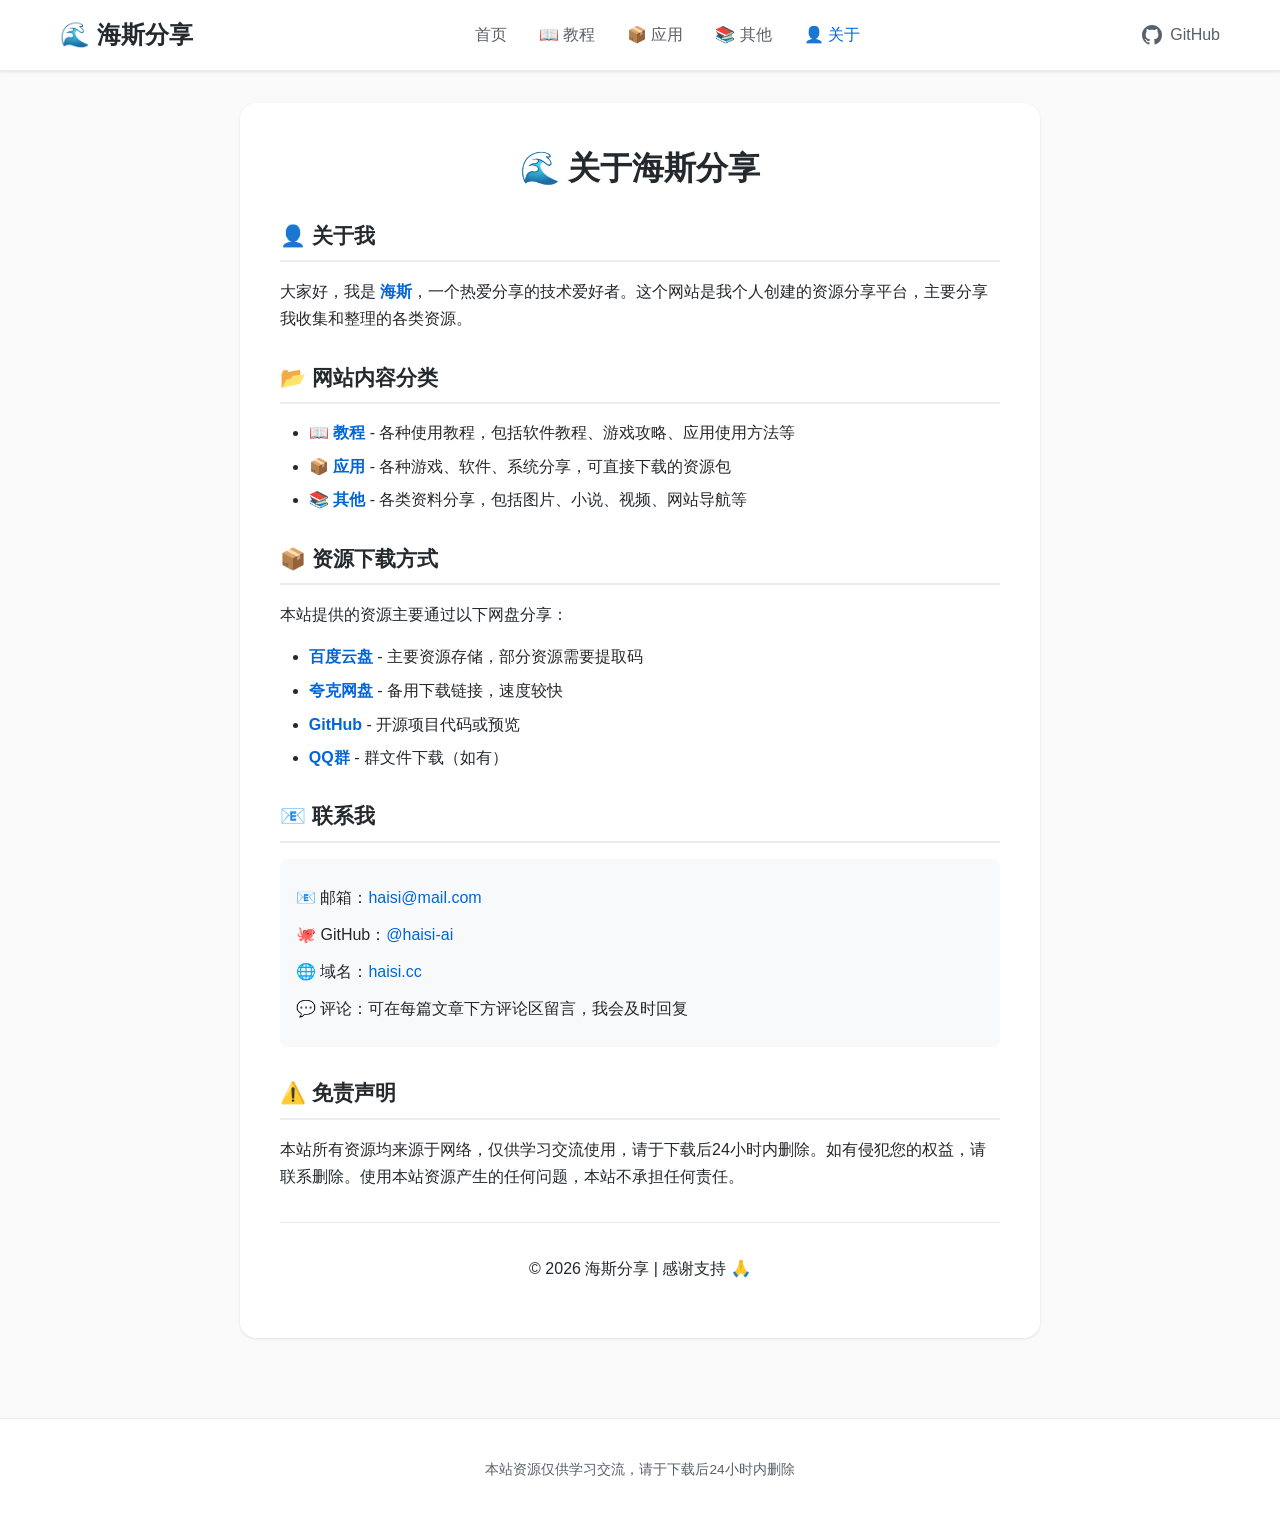
==== commit 54751e52: "Update about.html" ====
--- a/about.html
+++ b/about.html
@@ -187,7 +187,6 @@
     </div>
 
     <footer class="footer">
-        <p>© 2026 海斯分享 | 邮箱: haisi@mail.com | GitHub: haisi-ai | 域名: haisi.cc</p>
         <p style="margin-top: 0.5rem;">本站资源仅供学习交流，请于下载后24小时内删除</p>
     </footer>
 </body>
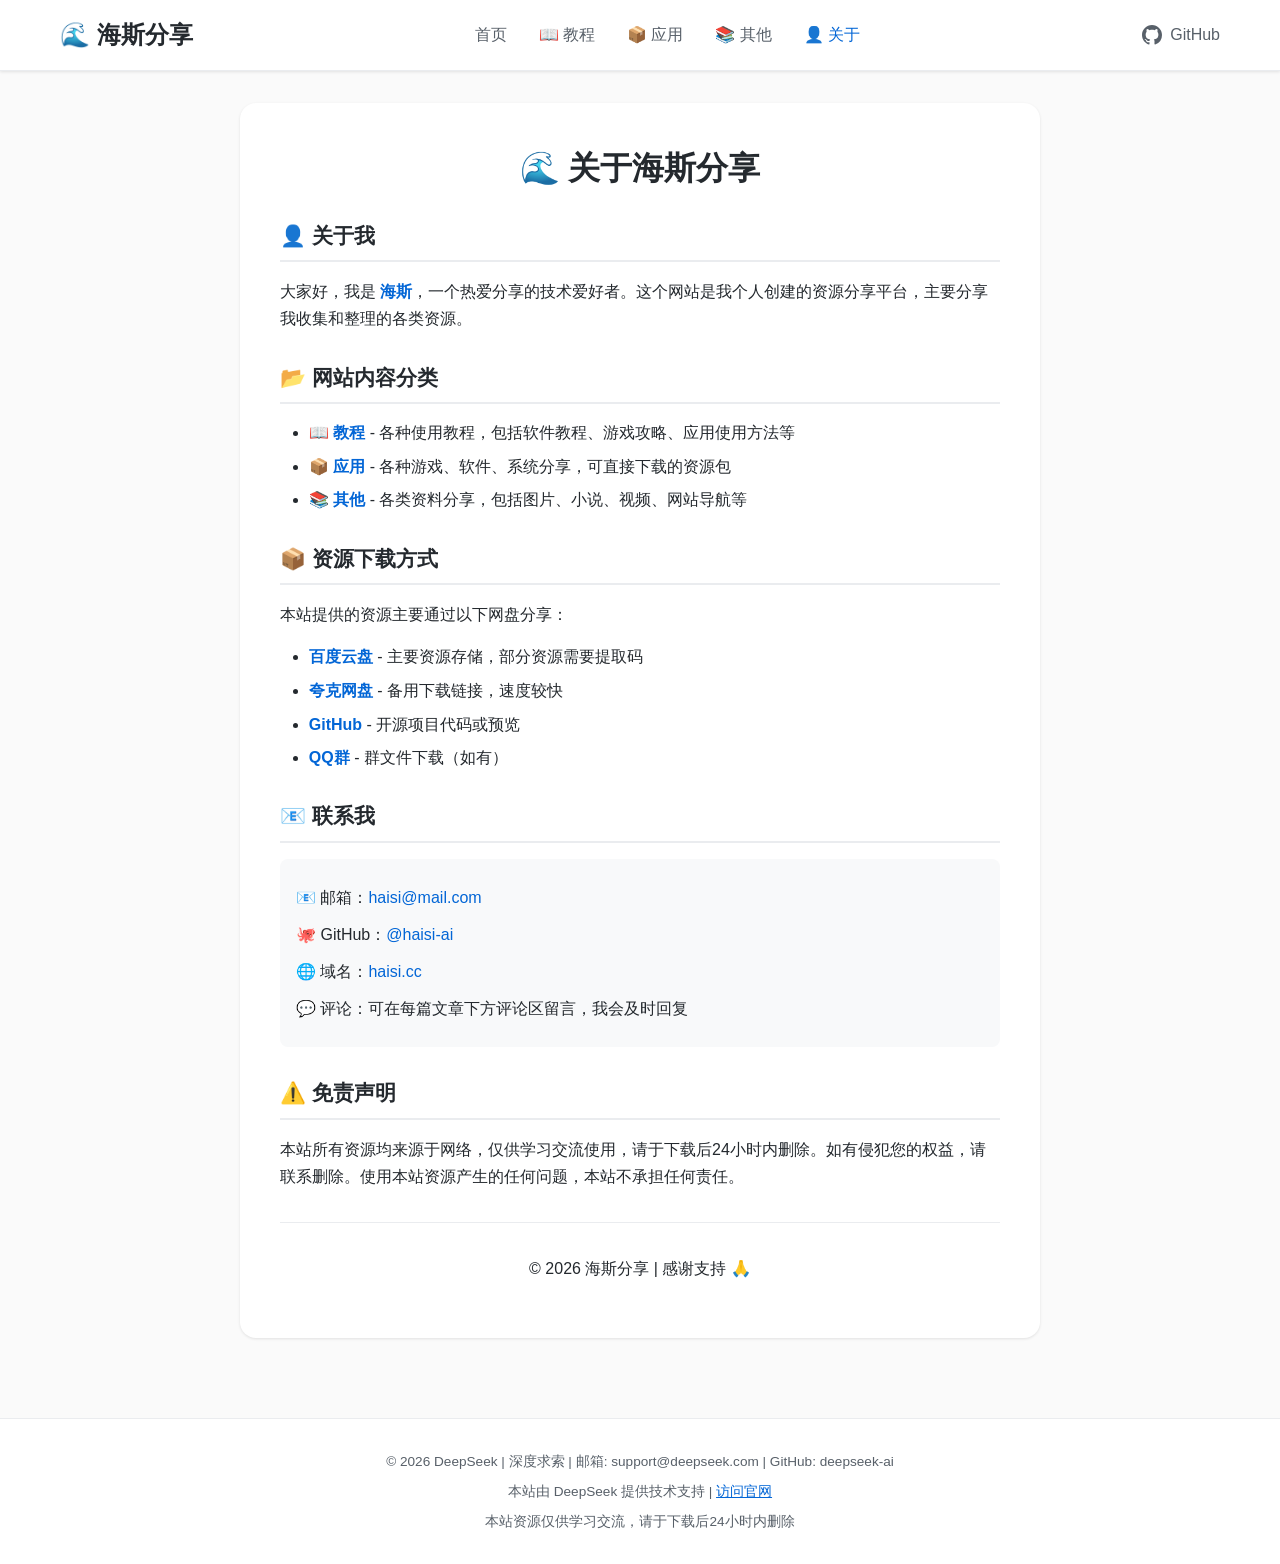
==== commit 2438a37a: "Update about.html" ====
--- a/about.html
+++ b/about.html
@@ -187,6 +187,8 @@
     </div>
 
     <footer class="footer">
+        <p>© 2026 DeepSeek | 深度求索 | 邮箱: support@deepseek.com | GitHub: deepseek-ai</p>
+        <p style="margin-top: 0.5rem;">本站由 DeepSeek 提供技术支持 | <a href="https://deepseek.com" target="_blank" style="color: var(--primary-color);">访问官网</a></p>
         <p style="margin-top: 0.5rem;">本站资源仅供学习交流，请于下载后24小时内删除</p>
     </footer>
 </body>
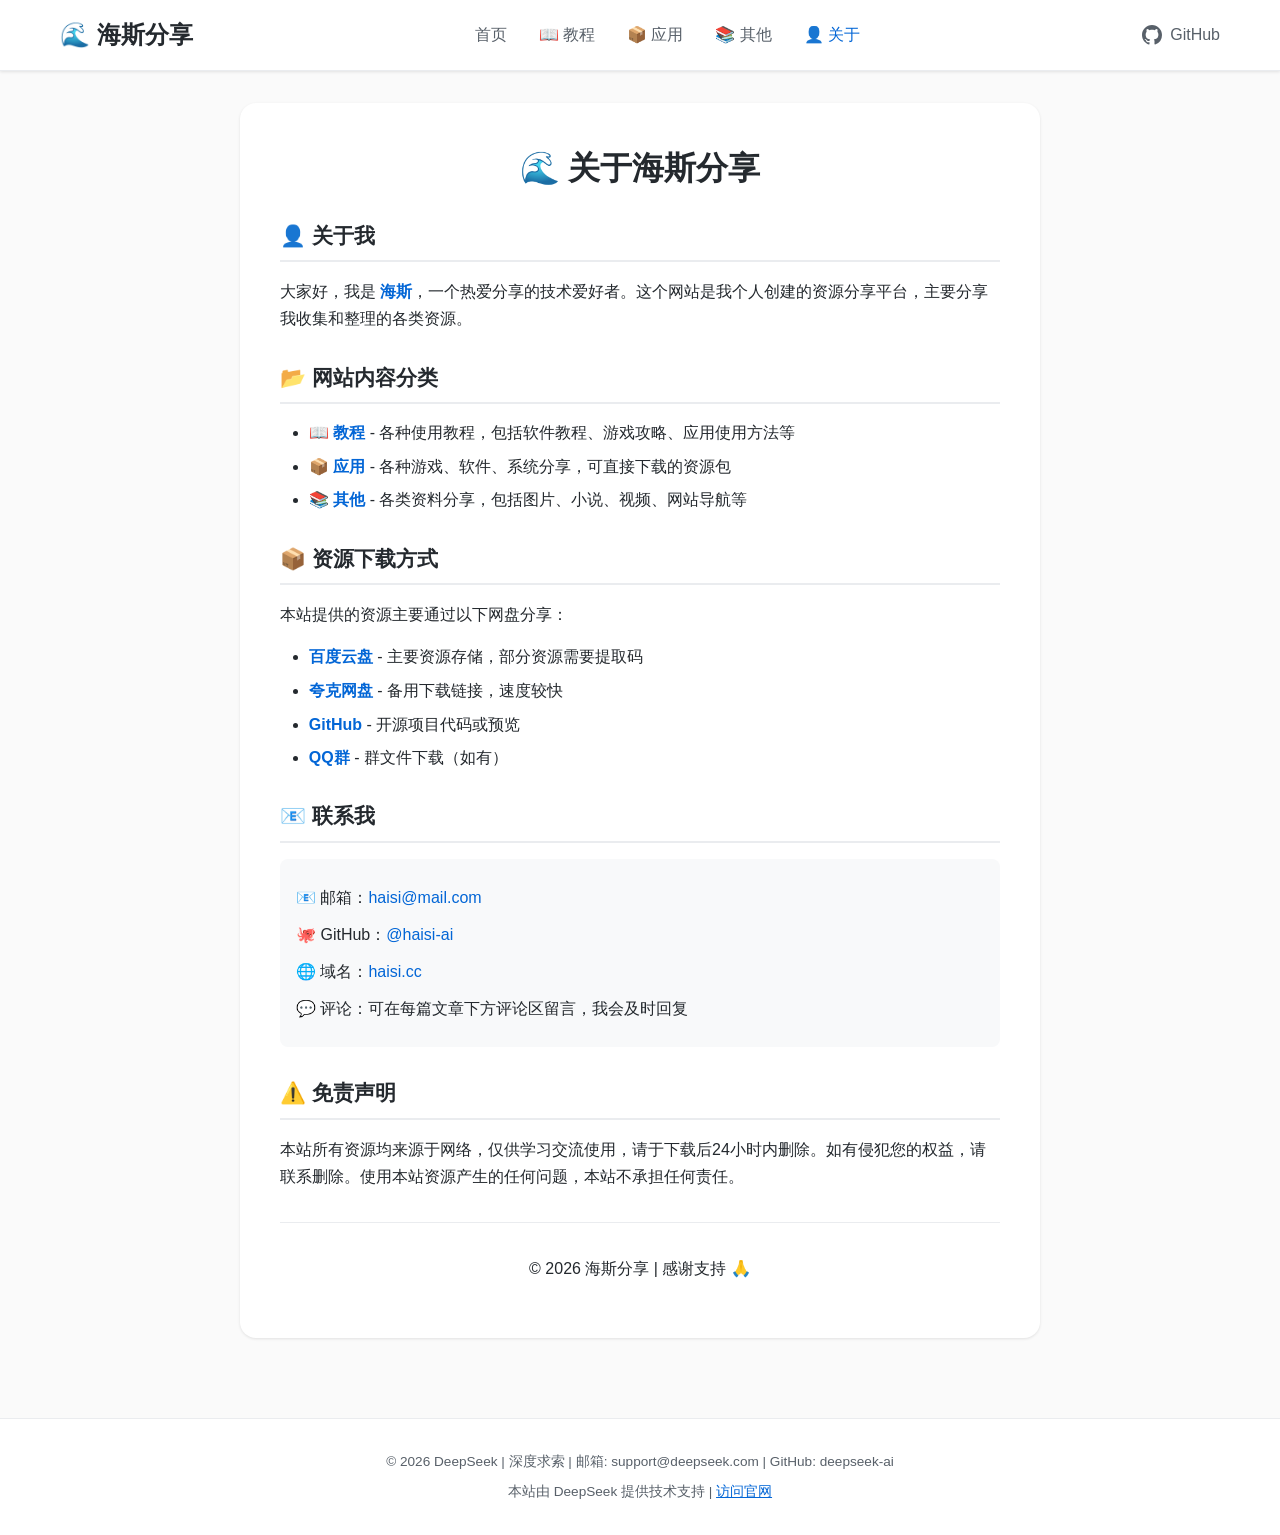
==== commit 16457829: "Update about.html" ====
--- a/about.html
+++ b/about.html
@@ -189,7 +189,6 @@
     <footer class="footer">
         <p>© 2026 DeepSeek | 深度求索 | 邮箱: support@deepseek.com | GitHub: deepseek-ai</p>
         <p style="margin-top: 0.5rem;">本站由 DeepSeek 提供技术支持 | <a href="https://deepseek.com" target="_blank" style="color: var(--primary-color);">访问官网</a></p>
-        <p style="margin-top: 0.5rem;">本站资源仅供学习交流，请于下载后24小时内删除</p>
     </footer>
 </body>
 </html>
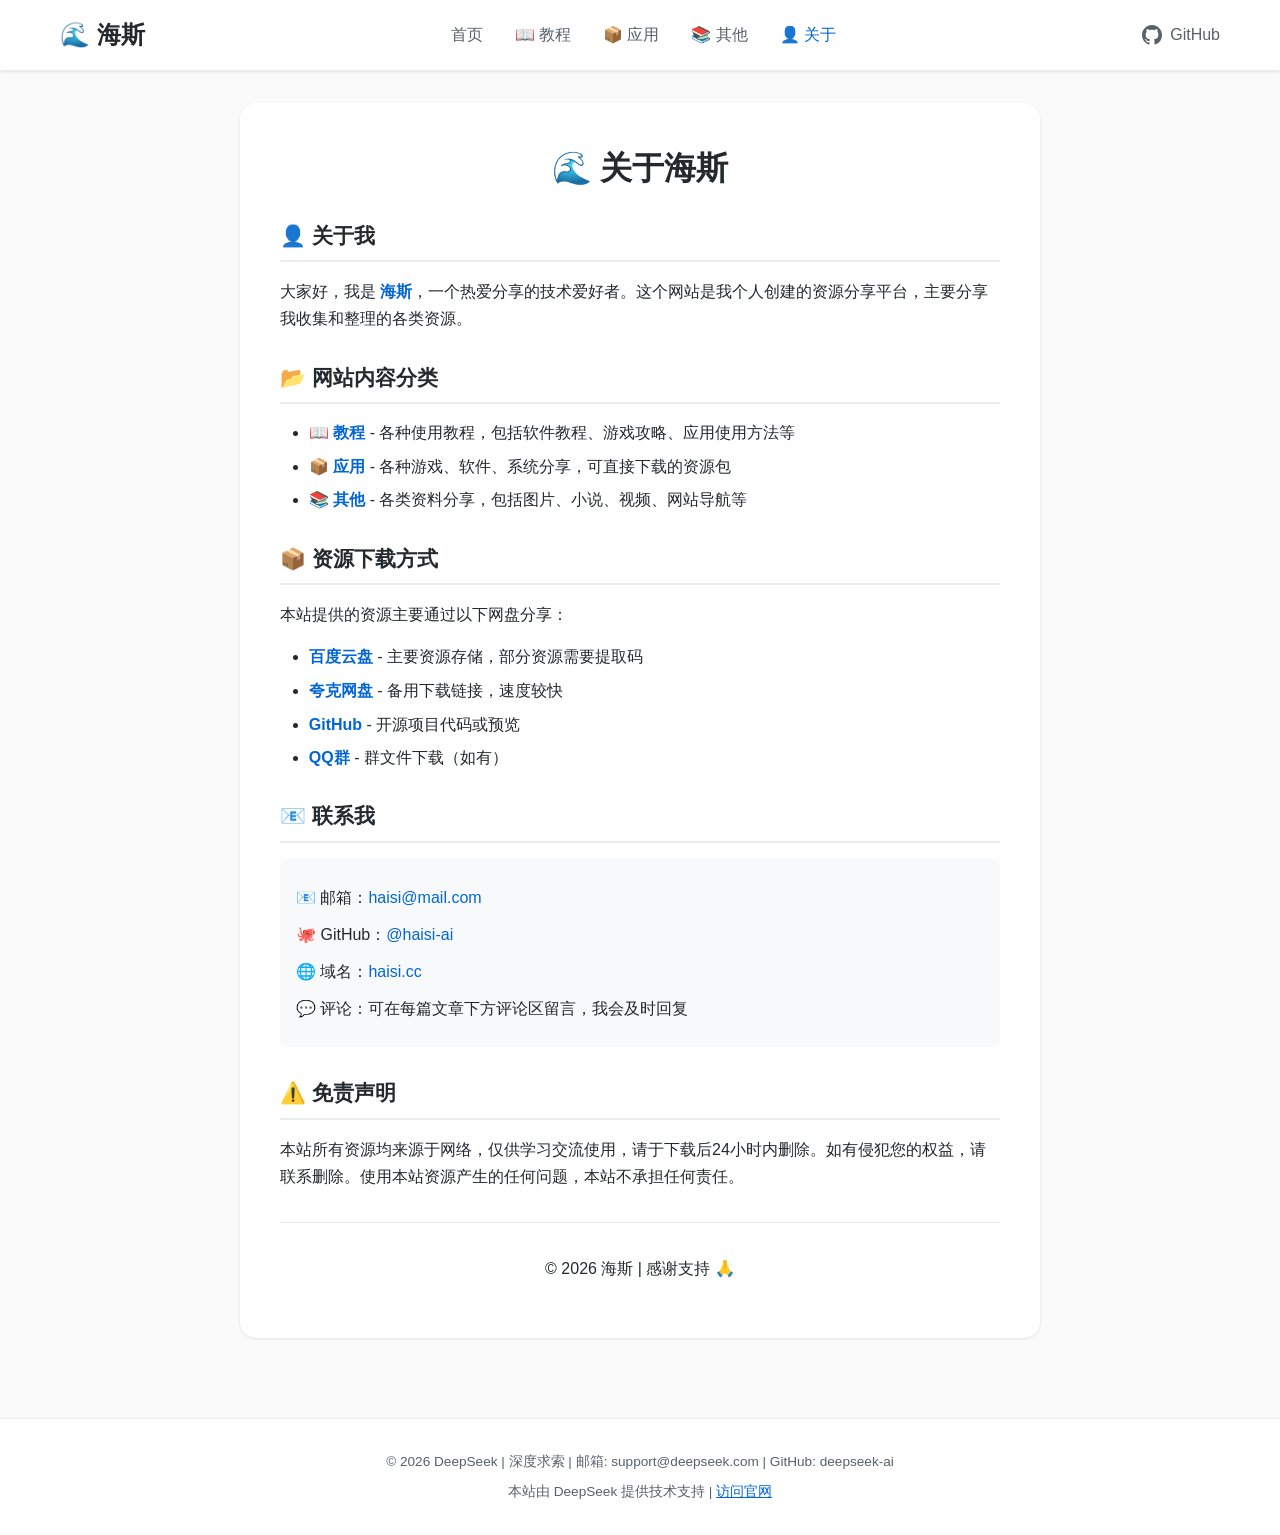
==== commit fca1dd0b: "Update about.html" ====
--- a/about.html
+++ b/about.html
@@ -3,7 +3,7 @@
 <head>
     <meta charset="UTF-8">
     <meta name="viewport" content="width=device-width, initial-scale=1.0">
-    <title>关于 - 海斯分享</title>
+    <title>关于 - 海斯</title>
     <link rel="stylesheet" href="css/style.css">
     <style>
         /* 关于页面额外样式 - 确保完美居中 */
@@ -125,7 +125,7 @@
     <header class="header">
         <div class="nav-container">
             <div class="logo">
-                <h1><a href="index.html">🌊 海斯分享</a></h1>
+                <h1><a href="index.html">🌊 海斯</a></h1>
             </div>
             <ul class="nav-menu">
                 <li><a href="index.html">首页</a></li>
@@ -147,7 +147,7 @@
 
     <div class="about-page">
         <main class="about-card">
-            <h1>🌊 关于海斯分享</h1>
+            <h1>🌊 关于海斯</h1>
             
             <h2>👤 关于我</h2>
             <p>大家好，我是 <strong>海斯</strong>，一个热爱分享的技术爱好者。这个网站是我个人创建的资源分享平台，主要分享我收集和整理的各类资源。</p>
@@ -181,7 +181,7 @@
             
             <hr>
             <div class="thank-you">
-                <p>© 2026 海斯分享 | 感谢支持 🙏</p>
+                <p>© 2026 海斯 | 感谢支持 🙏</p>
             </div>
         </main>
     </div>
